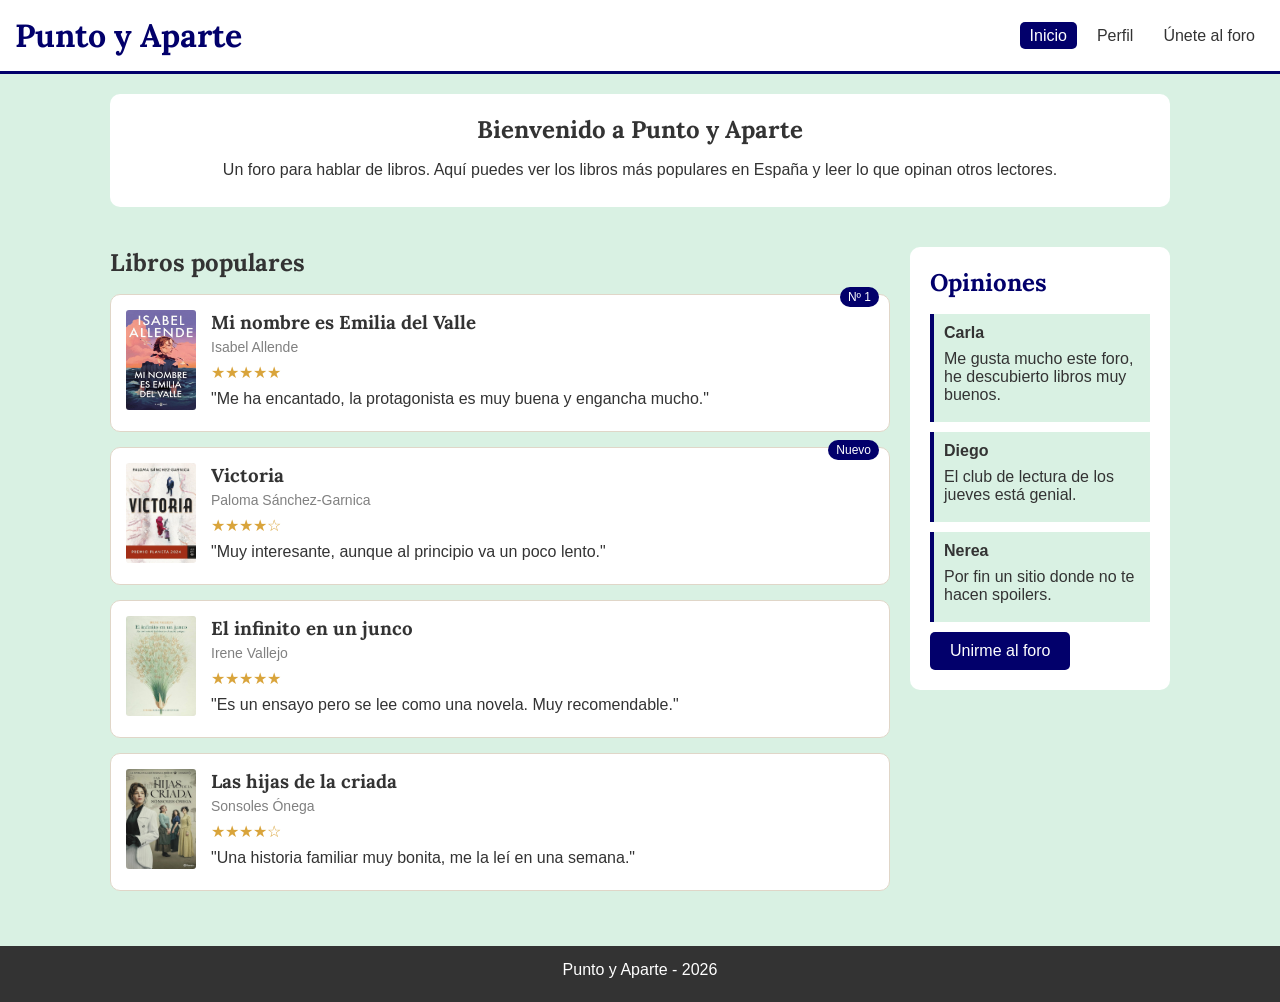
==== index.html @ be67efd2 "Add files via upload" ====
<!DOCTYPE html>
<html lang="es">
<head>
    <meta charset="UTF-8">
    <meta name="viewport" content="width=device-width, initial-scale=1.0">
    <link rel="icon" href="assets/favicon.png">
    <link rel="stylesheet" href="https://fonts.googleapis.com/css2?family=Lora:wght@400;700&display=swap">
    <link rel="stylesheet" href="styles/style.css">

    <title>Punto y Aparte</title>
</head>
<body>
    <header>
        <h1 class="logo">Punto y Aparte</h1>
        <nav class="navbar">
            <ul class="navbar__list">
                <li class="navbar__list--item"><a href="index.html" class="activePage">Inicio</a></li>
                <li class="navbar__list--item"><a href="pages/profile.html">Perfil</a></li>
                <li class="navbar__list--item"><a href="pages/contact.html">Únete al foro</a></li>
            </ul>
        </nav>
    </header>

    <main>
        <section class="bienvenida">
            <h2>Bienvenido a Punto y Aparte</h2>
            <p>Un foro para hablar de libros. Aquí puedes ver los libros más populares en España y leer lo que opinan otros lectores.</p>
        </section>

        <section class="popularBooks">

            <h2>Libros populares</h2>

            <article class="book">
                <span class="book__extraInfo">Nº 1</span>
                <img src="assets/images/emilia_del_valle.jpg" class="book__cover">
                <div>
                    <h3>Mi nombre es Emilia del Valle</h3>
                    <p class="author">Isabel Allende</p>
                    <p class="rate">★★★★★</p>
                    <p>"Me ha encantado, la protagonista es muy buena y engancha mucho."</p>
                </div>
            </article>

            <article class="book">
                <span class="book__extraInfo">Nuevo</span>
                <img src="assets/images/victoria.jpg" class="book__cover">
                <div>
                    <h3>Victoria</h3>
                    <p class="author">Paloma Sánchez-Garnica</p>
                    <p class="rate">★★★★☆</p>
                    <p>"Muy interesante, aunque al principio va un poco lento."</p>
                </div>
            </article>

            <article class="book">
                <img src="assets/images/el_infinito.jpg" class="book__cover">
                <div>
                    <h3>El infinito en un junco</h3>
                    <p class="author">Irene Vallejo</p>
                    <p class="rate">★★★★★</p>
                    <p>"Es un ensayo pero se lee como una novela. Muy recomendable."</p>
                </div>
            </article>

            <article class="book">
                <img src="assets/images/hijas_criadas.jpg" class="book__cover">
                <div>
                    <h3>Las hijas de la criada</h3>
                    <p class="author">Sonsoles Ónega</p>
                    <p class="rate">★★★★☆</p>
                    <p>"Una historia familiar muy bonita, me la leí en una semana."</p>
                </div>
            </article>
        </section>

        <aside class="notesbar">
            <h2 id="opinions">Opiniones</h2>

            <div  class="opinion">
                <p class="user">Carla</p>
                <p>Me gusta mucho este foro, he descubierto libros muy buenos.</p>
            </div>

            <div class="opinion">
                <p class="user">Diego</p>
                <p>El club de lectura de los jueves está genial.</p>
            </div>

            <div class="opinion">
                <p class="user">Nerea</p>
                <p>Por fin un sitio donde no te hacen spoilers.</p>
            </div>

            <a href="pages/contact.html" class="button">Unirme al foro</a>
        </aside>
    </main>

    <footer>
        <p>Punto y Aparte - 2026</p>
    </footer>
</body>
</html>
---- styles/style.css ----
/*__________________________ VARIABLES _____________________________*/

:root{

    /* --- COLOR PALETTE --- */

    --mainColor: #d9f1e3;
    --secondaryColor: #02006b;
    --textColor: #333333;

    /* --- FONTS --- */

    --titles: 'Lora', serif;
    --mainText: Arial, sans-serif;
}


/*__________________________ GENERAL STYLES _____________________________*/


html{
    box-sizing: border-box;
}

*,*::after,*::before{
    box-sizing: inherit;
    margin:0;
    padding:0;
}

body{
    background-color: var(--mainColor);
    color: var(--textColor);
    font-family: var(--mainText);
}

h1, h2, h3{
    font-family: var(--titles);
}

h2{
    margin-bottom: 1rem;
}

p{
    margin-bottom: 0.5rem;
}





/*__________________________ HEADER STYLES _____________________________*/

header{
    position: sticky;
    top: 0;
    background-color: white;
    padding: 15px;
    text-align: center;
    border-bottom: 3px solid var(--secondaryColor);
}

.logo{
    color: var(--secondaryColor);
    margin-bottom: 10px;
}

.navbar__list{
    display: flex;
    justify-content: center;
    gap: 10px;
    list-style: none;
}


.navbar a{
    color: var(--textColor);
    text-decoration: none;
    padding: 5px 10px;
    border-radius: 5px;
}

.navbar a:hover{
    background-color: var(--mainColor);
}

.navbar .activePage{
    background-color: var(--secondaryColor);
    color: white;
}







/*__________________________ MAIN STYLES _______________________________*/

main{
    padding: 20px;
}

.bienvenida{
    background-color: white;
    padding: 20px;
    margin-bottom: 20px;
    border-radius: 10px;
    text-align: center;
}

.popularBooks{
    margin-bottom: 20px;
}

.book{
    position: relative;
    display: flex;
    gap: 15px;
    background-color: white;
    padding: 15px;
    margin-bottom: 15px;
    border-radius: 10px;
    border: 1px solid #e0d6c8;
}

.book:hover{
    border-color: var(--secondaryColor);
}

.book h3{
    margin-bottom: 5px;
}

.book__extraInfo{
    position: absolute;
    top: -8px;
    right: 10px;
    background-color: var(--secondaryColor);
    color: white;
    font-size: 12px;
    padding: 3px 8px;
    border-radius: 10px;
}

.book__cover{
    width: 70px;
    min-width: 70px;
    height: 100px;
    border-radius: 3px;
}



.author{
    color: gray;
    font-size: 14px;
}

.rate{
    color: #d9a43b;
}




/* --- ASIDE STYLES --- */


.notesbar{
    background-color: white;
    padding: 20px;
    border-radius: 10px;
}

#opinions{
    color: var(--secondaryColor);
}

.opinion{
    background-color: var(--mainColor);
    border-left: 4px solid var(--secondaryColor);
    padding: 10px;
    margin-bottom: 10px;
}

.user{
    font-weight: bold;
}


.button{
    display: inline-block;
    background-color: var(--secondaryColor);
    color: white;
    padding: 10px 20px;
    border: none;
    border-radius: 5px;
    text-decoration: none;
    font-size: 1rem;
    cursor: pointer;
}

.button:hover{
    background-color: #8f3f1d;
}





/*__________________________ FOOTER STYLES ______________________________*/

footer{
    background-color: var(--textColor);
    color: white;
    text-align: center;
    padding: 15px;
}





/*__________________________ MEDIA QUERIES ______________________________*/

/* tablet y ordenador */
@media (min-width: 768px){

    header{
        display: flex;
        justify-content: space-between;
        align-items: center;
    }

    .logo{
        margin-bottom: 0;
    }

    /* en el inicio los libros a la izquierda y las opiniones a la derecha */
    main{
        display: grid;
        grid-template-columns: 3fr 1fr;
        gap: 20px;
        max-width: 1100px;
        margin: 0 auto;
    }

    .bienvenida{
        grid-column: span 2;
    }


    .notesbar{
        align-self: start;
    }
}
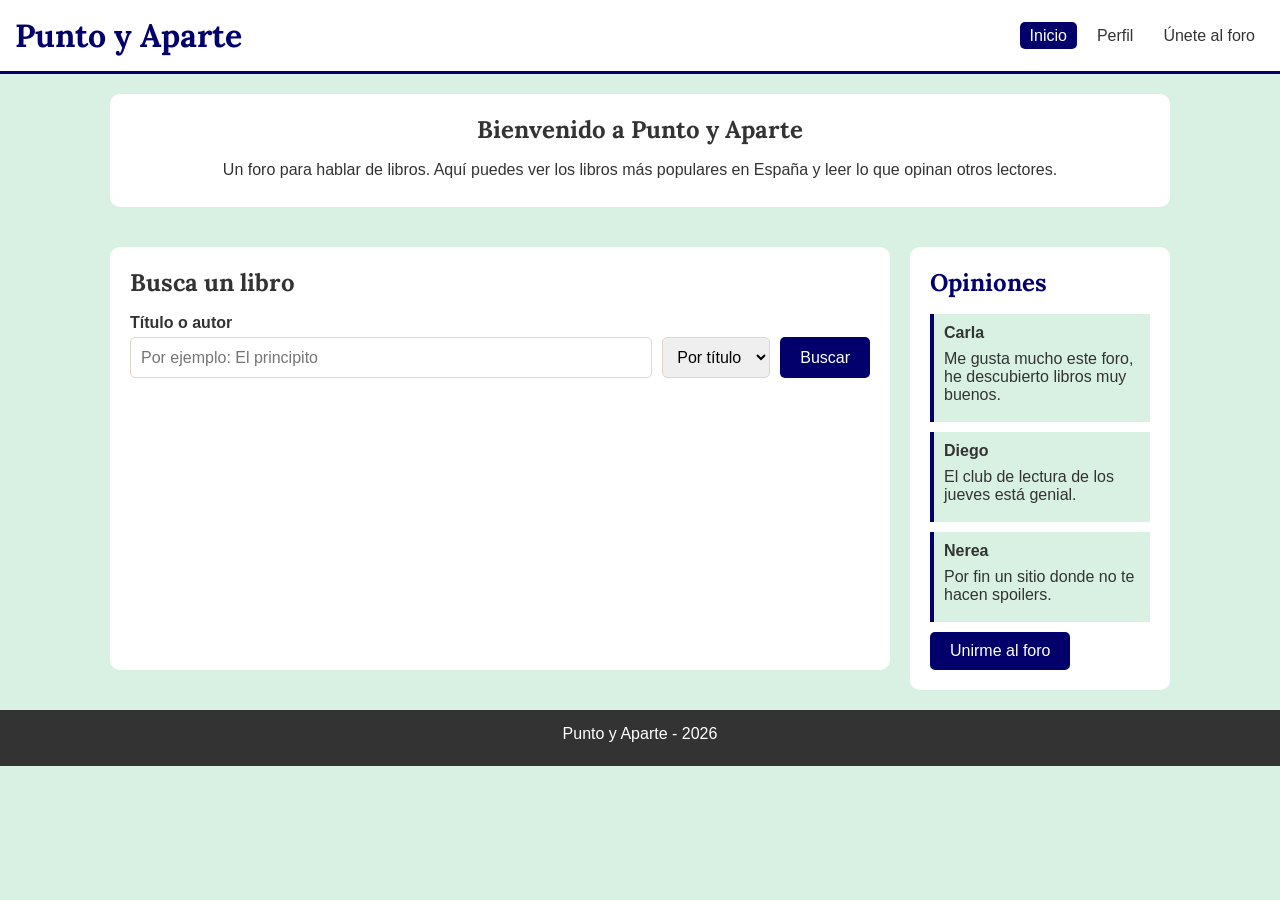
==== commit 0a684780: "refactor: add js script" ====
--- a/index.html
+++ b/index.html
@@ -27,51 +27,33 @@
             <p>Un foro para hablar de libros. Aquí puedes ver los libros más populares en España y leer lo que opinan otros lectores.</p>
         </section>
 
-        <section class="popularBooks">
+         <section class="search">
+            <h2>Busca un libro</h2>
 
-            <h2>Libros populares</h2>
+            <form id="searchForm" class="searchForm">
+                <label for="searchInput">Título o autor</label>
+                <div class="searchForm__row">
+                    <input type="search" id="searchInput" name="search" placeholder="Por ejemplo: El principito" autocomplete="off">
+                    <select id="searchType" name="type" aria-label="Buscar por">
+                        <option value="title">Por título</option>
+                        <option value="author">Por autor</option>
+                    </select>
+                    <button type="submit" class="button">Buscar</button>
+                </div>
+            </form>
 
-            <article class="book">
-                <span class="book__extraInfo">Nº 1</span>
-                <img src="assets/images/emilia_del_valle.jpg" class="book__cover">
+            <p id="searchMessage" class="searchMessage" aria-live="polite"></p>
+
+            <div id="results" class="results" hidden>
                 <div>
-                    <h3>Mi nombre es Emilia del Valle</h3>
-                    <p class="author">Isabel Allende</p>
-                    <p class="rate">★★★★★</p>
-                    <p>"Me ha encantado, la protagonista es muy buena y engancha mucho."</p>
+                    <h3 class="results__title">Resultados exactos</h3>
+                    <div id="exactResults"></div>
                 </div>
-            </article>
-
-            <article class="book">
-                <span class="book__extraInfo">Nuevo</span>
-                <img src="assets/images/victoria.jpg" class="book__cover">
                 <div>
-                    <h3>Victoria</h3>
-                    <p class="author">Paloma Sánchez-Garnica</p>
-                    <p class="rate">★★★★☆</p>
-                    <p>"Muy interesante, aunque al principio va un poco lento."</p>
+                    <h3 class="results__title">Resultados coincidentes</h3>
+                    <div id="coincidenceResults"></div>
                 </div>
-            </article>
-
-            <article class="book">
-                <img src="assets/images/el_infinito.jpg" class="book__cover">
-                <div>
-                    <h3>El infinito en un junco</h3>
-                    <p class="author">Irene Vallejo</p>
-                    <p class="rate">★★★★★</p>
-                    <p>"Es un ensayo pero se lee como una novela. Muy recomendable."</p>
-                </div>
-            </article>
-
-            <article class="book">
-                <img src="assets/images/hijas_criadas.jpg" class="book__cover">
-                <div>
-                    <h3>Las hijas de la criada</h3>
-                    <p class="author">Sonsoles Ónega</p>
-                    <p class="rate">★★★★☆</p>
-                    <p>"Una historia familiar muy bonita, me la leí en una semana."</p>
-                </div>
-            </article>
+            </div>
         </section>
 
         <aside class="notesbar">
@@ -99,5 +81,7 @@
     <footer>
         <p>Punto y Aparte - 2026</p>
     </footer>
+
+    <script type="module" src="js/main.js"></script>
 </body>
 </html>
--- a/styles/style.css
+++ b/styles/style.css
@@ -59,6 +59,8 @@
     padding: 15px;
     text-align: center;
     border-bottom: 3px solid var(--secondaryColor);
+
+    z-index: 10;
 }
 
 .logo{
@@ -210,6 +212,98 @@
 
 
 
+/*__________________________ BOOK CARD ________________________________*/
+
+.book__info{
+    display: flex;
+    flex-direction: column;
+    align-items: flex-start;
+    min-width: 0;
+}
+
+.year, .book__date{
+    font-size: 14px;
+}
+
+.book__date{
+    color: var(--secondaryColor);
+}
+
+.book__button{
+    margin-top: auto;
+    padding: 6px 14px;
+    font-size: 0.9rem;
+}
+
+.button:disabled{
+    background-color: gray;
+    cursor: default;
+}
+
+.results__empty{
+    color: gray;
+    font-style: italic;
+}
+
+
+
+
+/* --- SEARCH STYLES --- */
+
+.search{
+    background-color: white;
+    padding: 20px;
+    margin-bottom: 20px;
+    border-radius: 10px;
+}
+
+.searchForm label{
+    display: block;
+    margin-bottom: 5px;
+    font-weight: bold;
+}
+
+.searchForm__row{
+    display: flex;
+    flex-wrap: wrap;
+    gap: 10px;
+}
+
+.searchForm input, .searchForm select{
+    padding: 10px;
+    border: 1px solid #e0d6c8;
+    border-radius: 5px;
+    font-size: 1rem;
+}
+
+.searchForm input{
+    flex: 1 1 200px;
+}
+
+.searchMessage{
+    margin-top: 10px;
+}
+
+.results[hidden]{
+    display: none;
+}
+
+.results{
+    display: grid;
+    gap: 20px;
+}
+
+.results__title{
+    margin-bottom: 10px;
+    color: var(--secondaryColor);
+}
+
+.results .book{
+    background-color: var(--mainColor);
+}
+
+
+
 /*__________________________ FOOTER STYLES ______________________________*/
 
 footer{
@@ -232,13 +326,14 @@
         display: flex;
         justify-content: space-between;
         align-items: center;
+        z-index: 10;
     }
 
     .logo{
         margin-bottom: 0;
     }
 
-    /* en el inicio los libros a la izquierda y las opiniones a la derecha */
+    
     main{
         display: grid;
         grid-template-columns: 3fr 1fr;
@@ -251,6 +346,9 @@
         grid-column: span 2;
     }
 
+    .results{
+        grid-template-columns: 1fr 1fr;
+    }
 
     .notesbar{
         align-self: start;
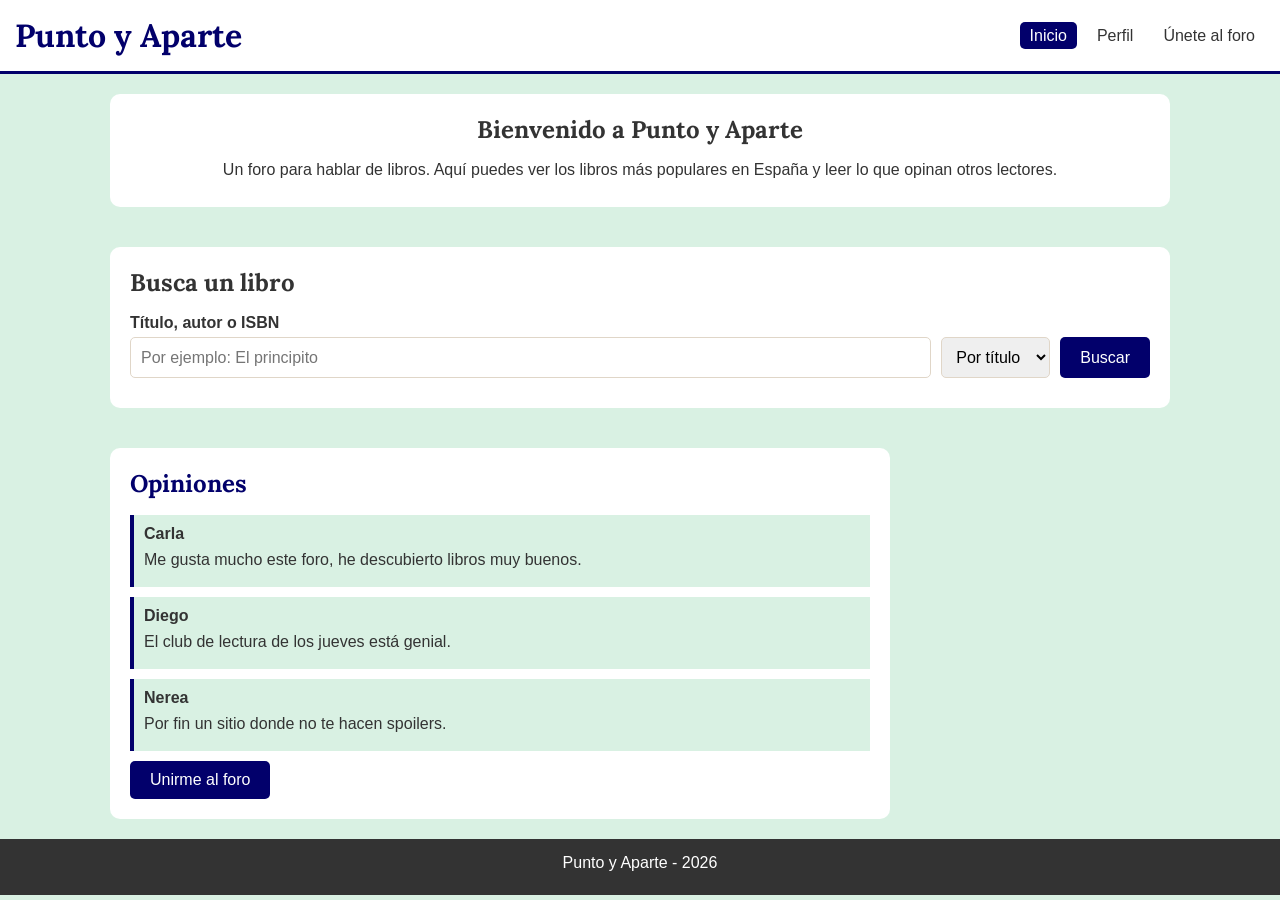
==== commit 229944e5: "feat:add by isbn search option" ====
--- a/index.html
+++ b/index.html
@@ -31,12 +31,13 @@
             <h2>Busca un libro</h2>
 
             <form id="searchForm" class="searchForm">
-                <label for="searchInput">Título o autor</label>
+                <label for="searchInput">Título, autor o ISBN</label>
                 <div class="searchForm__row">
                     <input type="search" id="searchInput" name="search" placeholder="Por ejemplo: El principito" autocomplete="off">
                     <select id="searchType" name="type" aria-label="Buscar por">
                         <option value="title">Por título</option>
                         <option value="author">Por autor</option>
+                        <option value="isbn">Por ISBN</option>
                     </select>
                     <button type="submit" class="button">Buscar</button>
                 </div>
--- a/styles/style.css
+++ b/styles/style.css
@@ -1,3 +1,4 @@
+
 /*__________________________ VARIABLES _____________________________*/
 
 :root{
@@ -112,10 +113,6 @@
     text-align: center;
 }
 
-.popularBooks{
-    margin-bottom: 20px;
-}
-
 .book{
     position: relative;
     display: flex;
@@ -133,17 +130,6 @@
 
 .book h3{
     margin-bottom: 5px;
-}
-
-.book__extraInfo{
-    position: absolute;
-    top: -8px;
-    right: 10px;
-    background-color: var(--secondaryColor);
-    color: white;
-    font-size: 12px;
-    padding: 3px 8px;
-    border-radius: 10px;
 }
 
 .book__cover{
@@ -158,10 +144,6 @@
 .author{
     color: gray;
     font-size: 14px;
-}
-
-.rate{
-    color: #d9a43b;
 }
 
 
@@ -303,6 +285,16 @@
 }
 
 
+#exactResults, #coincidenceResults{
+    display: grid;
+    grid-template-columns: repeat(auto-fill, minmax(min(300px, 100%), 1fr));
+    gap: 15px;
+}
+
+#exactResults .book, #coincidenceResults .book{
+    margin-bottom: 0;
+}
+
 
 /*__________________________ FOOTER STYLES ______________________________*/
 
@@ -342,12 +334,8 @@
         margin: 0 auto;
     }
 
-    .bienvenida{
+    .bienvenida, .search{
         grid-column: span 2;
-    }
-
-    .results{
-        grid-template-columns: 1fr 1fr;
     }
 
     .notesbar{
